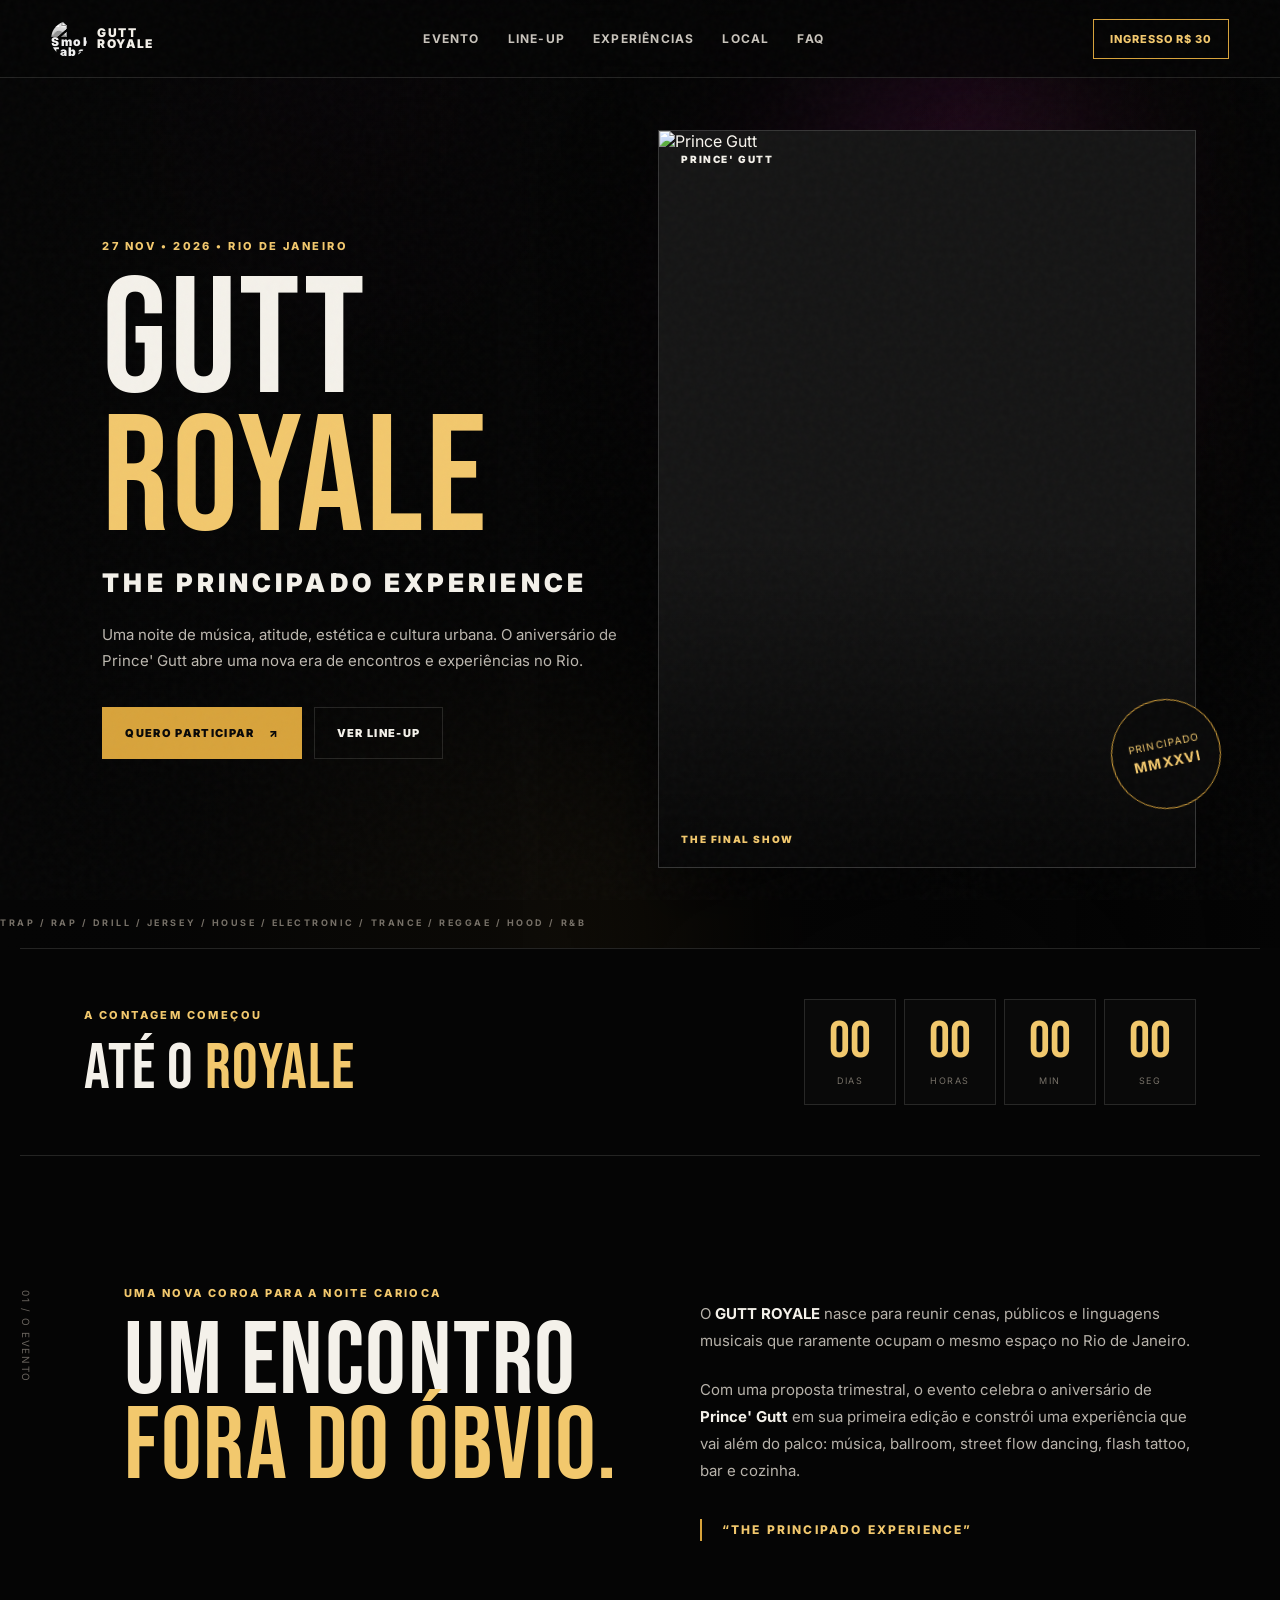
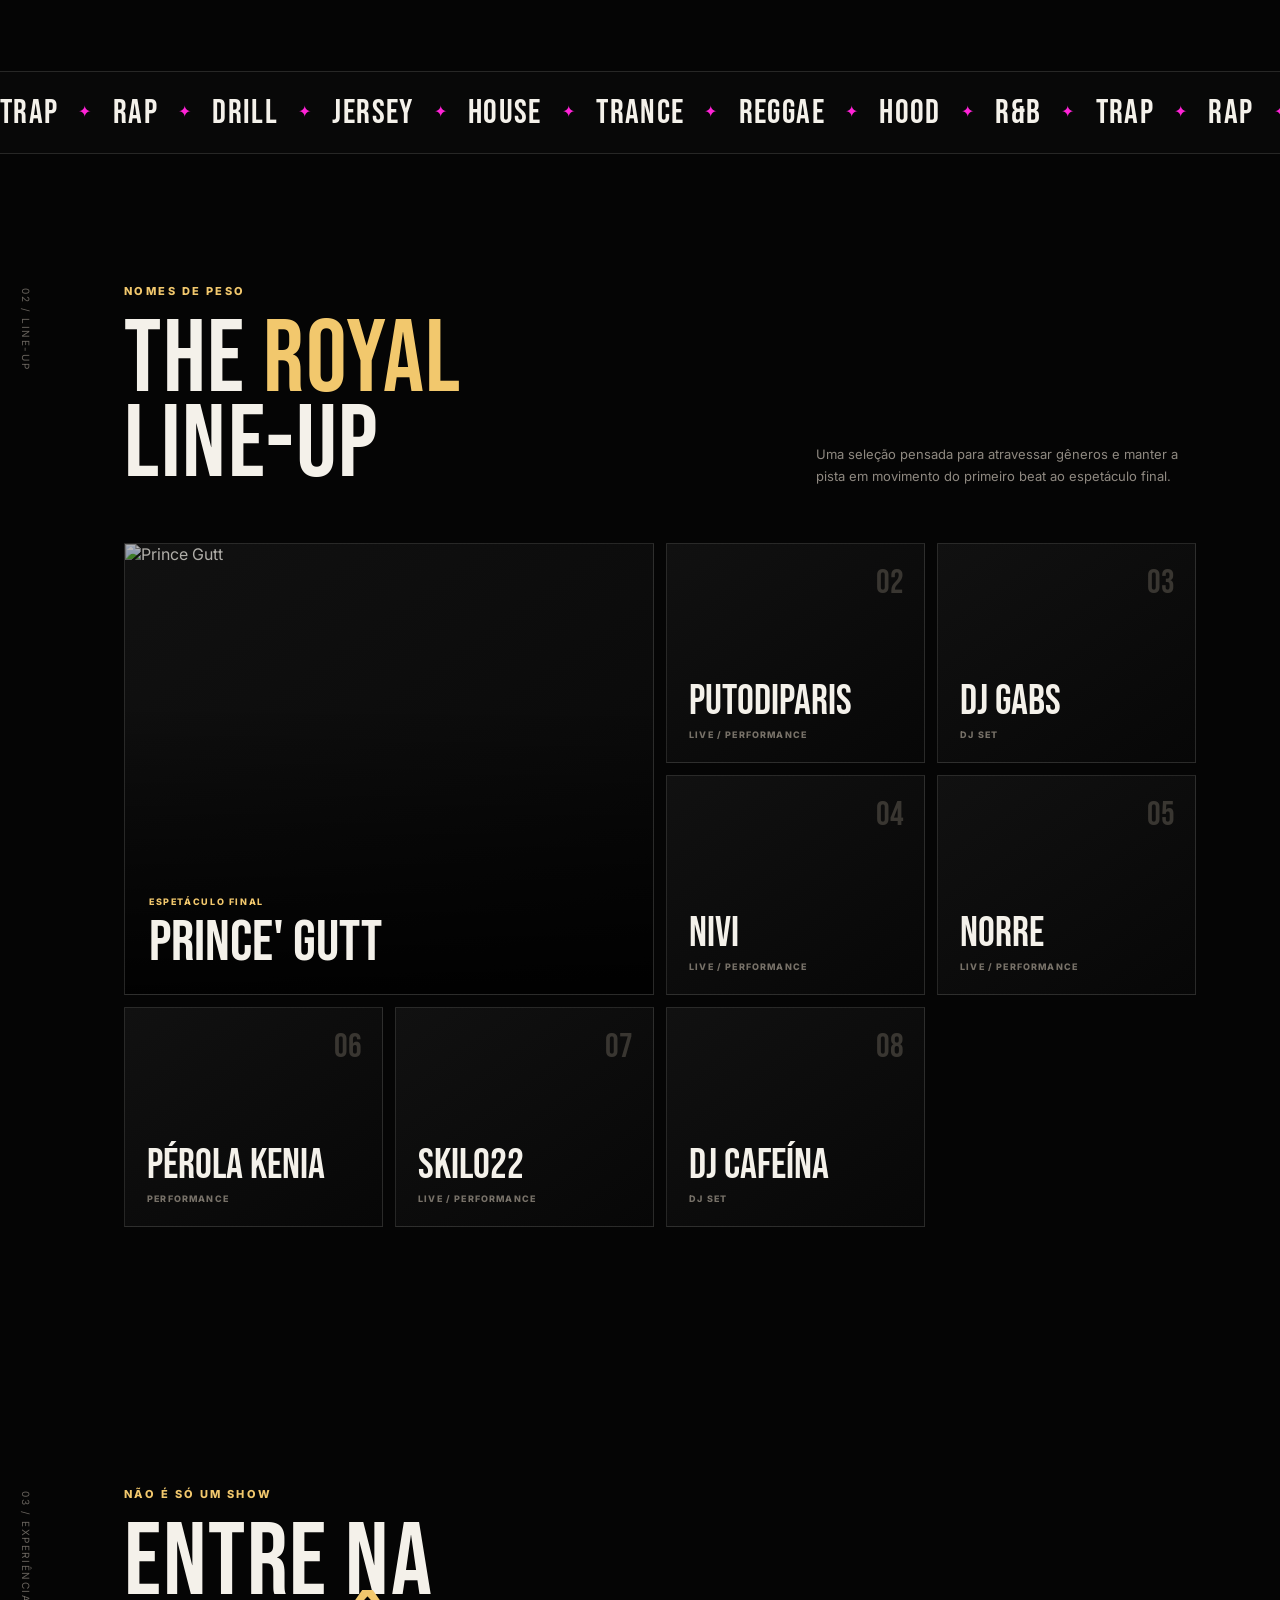
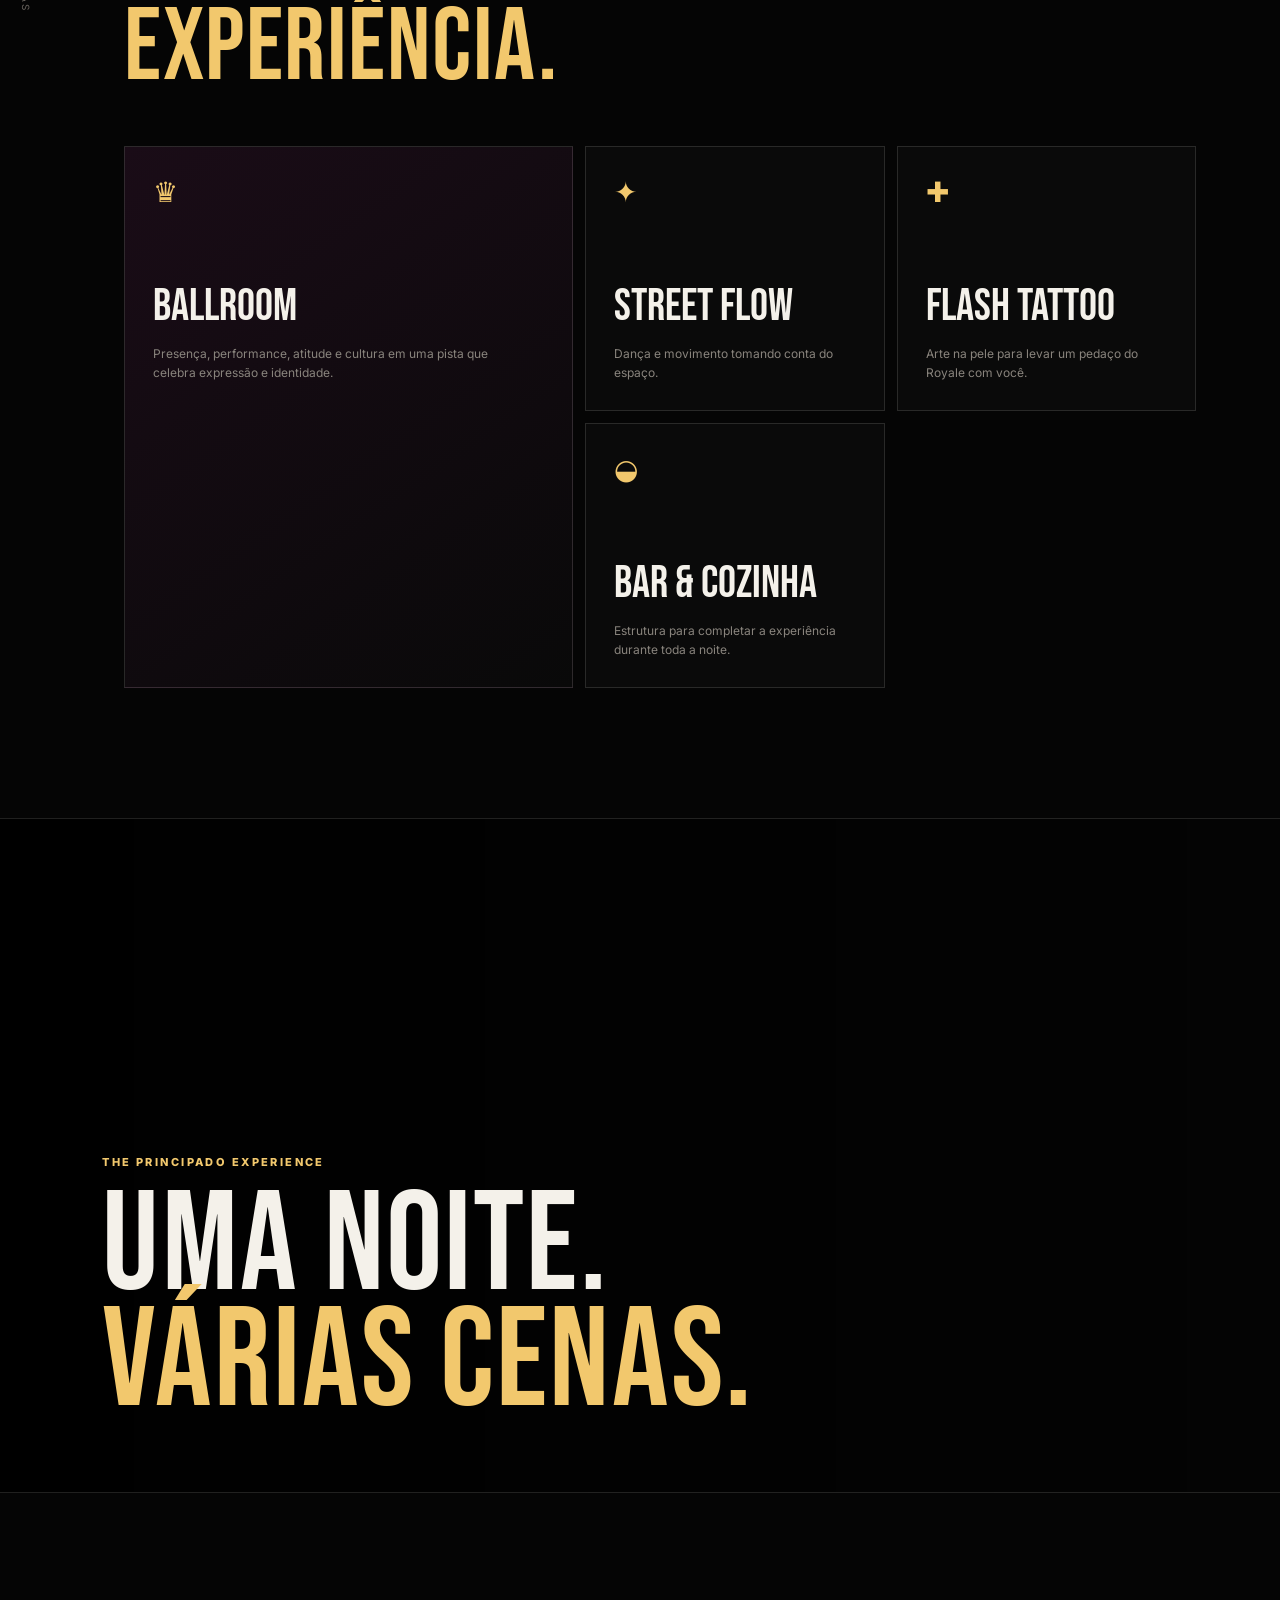
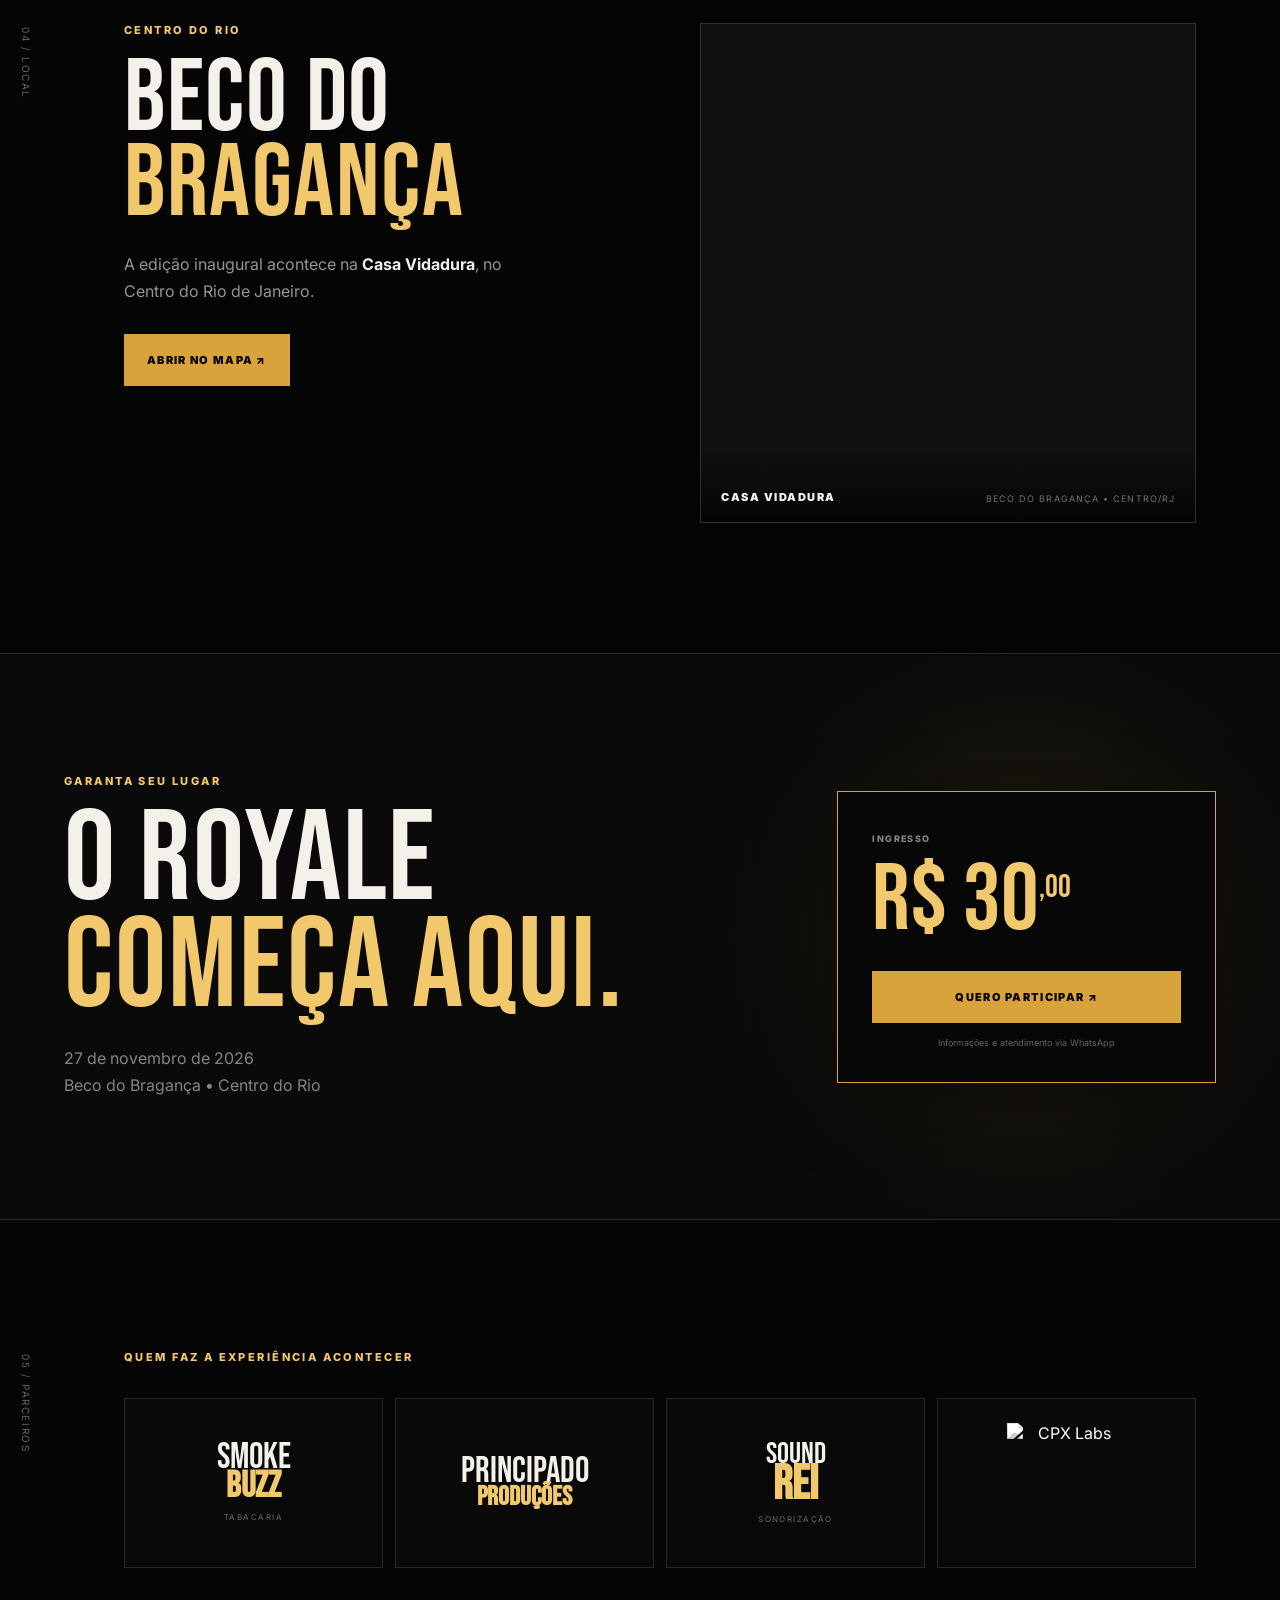
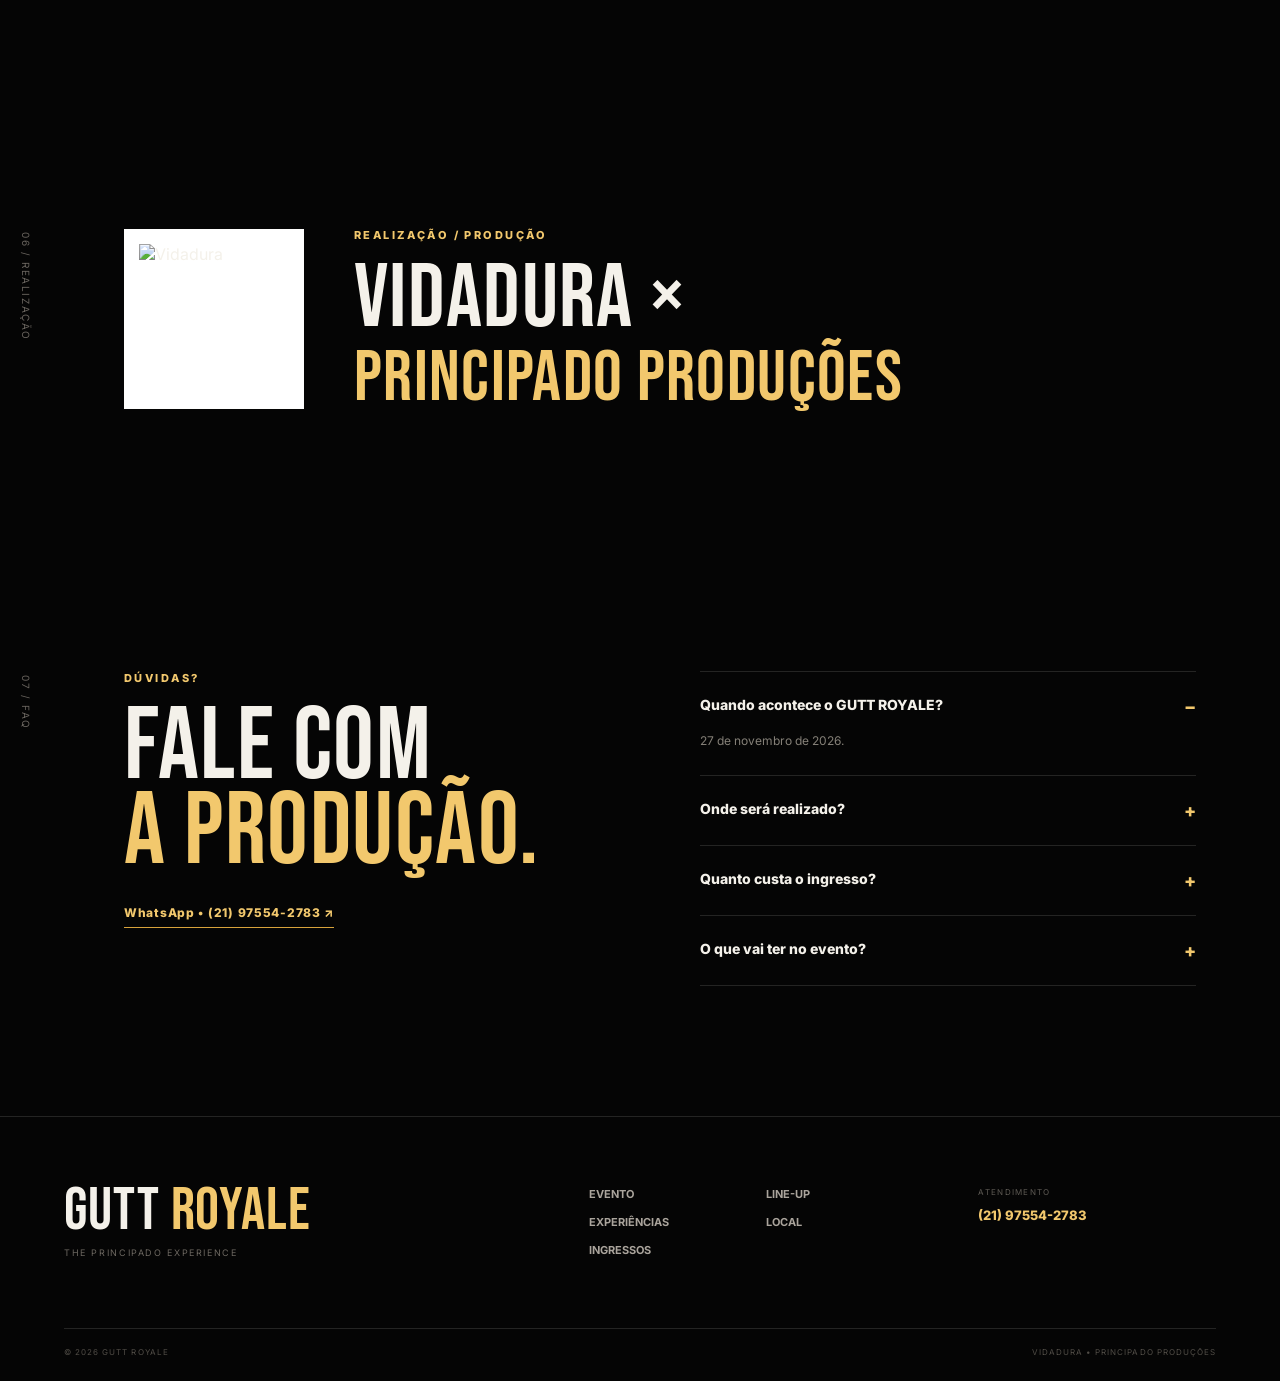
==== index.html @ 7159fa4a "Add files via upload" ====
<!DOCTYPE html>
<html lang="pt-BR">
<head>
  <meta charset="UTF-8">
  <meta name="viewport" content="width=device-width, initial-scale=1.0">
  <meta name="theme-color" content="#050505">
  <meta name="description" content="GUTT ROYALE — THE PRINCIPADO EXPERIENCE. 27 de novembro de 2026, no Beco do Bragança, Centro do Rio. Música, ballroom, street flow dancing, flash tattoo e muito mais.">
  <meta name="keywords" content="Gutt Royale, Prince Gutt, evento Rio de Janeiro, trap, rap, drill, jersey, house, eletrônica, ballroom, flash tattoo">
  <meta property="og:title" content="GUTT ROYALE — THE PRINCIPADO EXPERIENCE">
  <meta property="og:description" content="27.11.2026 • Beco do Bragança • Centro do Rio">
  <meta property="og:type" content="website">
  <title>GUTT ROYALE | THE PRINCIPADO EXPERIENCE</title>
  <link rel="preconnect" href="https://fonts.googleapis.com">
  <link rel="preconnect" href="https://fonts.gstatic.com" crossorigin>
  <link href="https://fonts.googleapis.com/css2?family=Bebas+Neue&family=Inter:wght@400;500;600;700;800;900&display=swap" rel="stylesheet">
  <link rel="stylesheet" href="style.css">
</head>
<body>

  <div class="noise"></div>

  <header class="site-header">
    <a class="brand" href="#top" aria-label="Gutt Royale">
      <img src="assets/gutt-royale-logo.png" alt="SmokeBuzz Tabacaria">
      <span>GUTT<br>ROYALE</span>
    </a>
    <nav class="nav" aria-label="Navegação principal">
      <a href="#evento">Evento</a>
      <a href="#lineup">Line-up</a>
      <a href="#experiencias">Experiências</a>
      <a href="#local">Local</a>
      <a href="#faq">FAQ</a>
    </nav>
    <a class="nav-cta" href="#ingressos">INGRESSO R$ 30</a>
  </header>

  <main id="top">

    <section class="hero">
      <div class="hero-glow glow-one"></div>
      <div class="hero-glow glow-two"></div>
      <div class="hero-copy reveal">
        <p class="eyebrow">27 NOV • 2026 • RIO DE JANEIRO</p>
        <h1>GUTT<br><span>ROYALE</span></h1>
        <p class="hero-sub">THE PRINCIPADO EXPERIENCE</p>
        <p class="hero-text">Uma noite de música, atitude, estética e cultura urbana. O aniversário de Prince' Gutt abre uma nova era de encontros e experiências no Rio.</p>
        <div class="hero-actions">
          <a class="btn btn-primary" href="#ingressos">QUERO PARTICIPAR <span>↗</span></a>
          <a class="btn btn-ghost" href="#lineup">VER LINE-UP</a>
        </div>
      </div>

      <div class="hero-visual reveal">
        <div class="hero-frame">
          <img src="assets/prince-gutt.png" alt="Prince Gutt">
          <div class="hero-tag tag-top">PRINCE' GUTT</div>
          <div class="hero-tag tag-bottom">THE FINAL SHOW</div>
        </div>
        <div class="seal">PRINCIPADO<br><b>MMXXVI</b></div>
      </div>

      <div class="hero-bottom">
        <span>TRAP / RAP / DRILL / JERSEY / HOUSE / ELECTRONIC / TRANCE / REGGAE / HOOD / R&B</span>
      </div>
    </section>

    <section class="countdown-wrap">
      <div>
        <p class="eyebrow">A CONTAGEM COMEÇOU</p>
        <h2>ATÉ O <span>ROYALE</span></h2>
      </div>
      <div class="countdown" aria-label="Contagem regressiva">
        <div><strong id="days">00</strong><small>DIAS</small></div>
        <div><strong id="hours">00</strong><small>HORAS</small></div>
        <div><strong id="minutes">00</strong><small>MIN</small></div>
        <div><strong id="seconds">00</strong><small>SEG</small></div>
      </div>
    </section>

    <section id="evento" class="section about">
      <div class="section-label">01 / O EVENTO</div>
      <div class="section-content split">
        <div>
          <p class="eyebrow">UMA NOVA COROA PARA A NOITE CARIOCA</p>
          <h2>UM ENCONTRO<br><span>FORA DO ÓBVIO.</span></h2>
        </div>
        <div class="about-text">
          <p>O <b>GUTT ROYALE</b> nasce para reunir cenas, públicos e linguagens musicais que raramente ocupam o mesmo espaço no Rio de Janeiro.</p>
          <p>Com uma proposta trimestral, o evento celebra o aniversário de <b>Prince' Gutt</b> em sua primeira edição e constrói uma experiência que vai além do palco: música, ballroom, street flow dancing, flash tattoo, bar e cozinha.</p>
          <div class="quote">“THE PRINCIPADO EXPERIENCE”</div>
        </div>
      </div>
    </section>

    <section class="marquee" aria-label="Gêneros musicais">
      <div class="marquee-track">
        <span>TRAP</span><i>✦</i><span>RAP</span><i>✦</i><span>DRILL</span><i>✦</i><span>JERSEY</span><i>✦</i><span>HOUSE</span><i>✦</i><span>TRANCE</span><i>✦</i><span>REGGAE</span><i>✦</i><span>HOOD</span><i>✦</i><span>R&B</span><i>✦</i>
        <span>TRAP</span><i>✦</i><span>RAP</span><i>✦</i><span>DRILL</span><i>✦</i><span>JERSEY</span><i>✦</i><span>HOUSE</span><i>✦</i><span>TRANCE</span><i>✦</i><span>REGGAE</span><i>✦</i><span>HOOD</span><i>✦</i><span>R&B</span><i>✦</i>
      </div>
    </section>

    <section id="lineup" class="section lineup">
      <div class="section-label">02 / LINE-UP</div>
      <div class="section-content">
        <div class="section-heading">
          <div>
            <p class="eyebrow">NOMES DE PESO</p>
            <h2>THE <span>ROYAL</span><br>LINE-UP</h2>
          </div>
          <p>Uma seleção pensada para atravessar gêneros e manter a pista em movimento do primeiro beat ao espetáculo final.</p>
        </div>

        <div class="lineup-grid">
          <article class="artist featured">
            <img src="assets/prince-gutt.png" alt="Prince Gutt">
            <div class="artist-overlay">
              <small>ESPETÁCULO FINAL</small>
              <h3>PRINCE' GUTT</h3>
            </div>
          </article>

          <article class="artist"><div class="artist-number">02</div><h3>PUTODIPARIS</h3><span>LIVE / PERFORMANCE</span></article>
          <article class="artist"><div class="artist-number">03</div><h3>DJ GABS</h3><span>DJ SET</span></article>
          <article class="artist"><div class="artist-number">04</div><h3>NIVI</h3><span>LIVE / PERFORMANCE</span></article>
          <article class="artist"><div class="artist-number">05</div><h3>NORRE</h3><span>LIVE / PERFORMANCE</span></article>
          <article class="artist"><div class="artist-number">06</div><h3>PÉROLA KENIA</h3><span>PERFORMANCE</span></article>
          <article class="artist"><div class="artist-number">07</div><h3>SKILO22</h3><span>LIVE / PERFORMANCE</span></article>
          <article class="artist"><div class="artist-number">08</div><h3>DJ CAFEÍNA</h3><span>DJ SET</span></article>
        </div>
      </div>
    </section>

    <section id="experiencias" class="section experiences">
      <div class="section-label">03 / EXPERIÊNCIAS</div>
      <div class="section-content">
        <div class="section-heading">
          <div>
            <p class="eyebrow">NÃO É SÓ UM SHOW</p>
            <h2>ENTRE NA<br><span>EXPERIÊNCIA.</span></h2>
          </div>
        </div>

        <div class="experience-grid">
          <article class="experience-card large">
            <div class="card-icon">♛</div>
            <h3>BALLROOM</h3>
            <p>Presença, performance, atitude e cultura em uma pista que celebra expressão e identidade.</p>
          </article>
          <article class="experience-card">
            <div class="card-icon">✦</div>
            <h3>STREET FLOW</h3>
            <p>Dança e movimento tomando conta do espaço.</p>
          </article>
          <article class="experience-card">
            <div class="card-icon">✚</div>
            <h3>FLASH TATTOO</h3>
            <p>Arte na pele para levar um pedaço do Royale com você.</p>
          </article>
          <article class="experience-card">
            <div class="card-icon">◒</div>
            <h3>BAR & COZINHA</h3>
            <p>Estrutura para completar a experiência durante toda a noite.</p>
          </article>
        </div>
      </div>
    </section>

    <section class="visual-break">
      <div class="visual-copy">
        <p class="eyebrow">THE PRINCIPADO EXPERIENCE</p>
        <h2>UMA NOITE.<br><span>VÁRIAS CENAS.</span></h2>
      </div>
    </section>

    <section id="local" class="section location">
      <div class="section-label">04 / LOCAL</div>
      <div class="section-content split">
        <div>
          <p class="eyebrow">CENTRO DO RIO</p>
          <h2>BECO DO<br><span>BRAGANÇA</span></h2>
          <p class="location-copy">A edição inaugural acontece na <b>Casa Vidadura</b>, no Centro do Rio de Janeiro.</p>
          <a class="btn btn-primary" href="https://www.google.com/maps/search/?api=1&query=Casa+Vidadura+Beco+do+Bragan%C3%A7a+Centro+Rio+de+Janeiro" target="_blank" rel="noopener">ABRIR NO MAPA ↗</a>
        </div>
        <div class="map-card">
          <iframe
            title="Mapa da Casa Vidadura"
            src="https://www.google.com/maps?q=Casa+Vidadura,+Beco+do+Bragança,+Centro,+Rio+de+Janeiro&output=embed"
            loading="lazy"
            referrerpolicy="no-referrer-when-downgrade">
          </iframe>
          <div class="map-caption"><span>CASA VIDADURA</span><small>BECO DO BRAGANÇA • CENTRO/RJ</small></div>
        </div>
      </div>
    </section>

    <section id="ingressos" class="ticket-section">
      <div class="ticket-glow"></div>
      <div class="ticket-inner">
        <div>
          <p class="eyebrow">GARANTA SEU LUGAR</p>
          <h2>O ROYALE<br><span>COMEÇA AQUI.</span></h2>
          <p>27 de novembro de 2026<br>Beco do Bragança • Centro do Rio</p>
        </div>
        <div class="ticket-box">
          <small>INGRESSO</small>
          <strong>R$ 30<sup>,00</sup></strong>
          <a class="btn btn-primary" href="https://wa.me/5521975542783?text=Ol%C3%A1!%20Quero%20participar%20do%20GUTT%20ROYALE%20e%20saber%20como%20garantir%20meu%20ingresso." target="_blank" rel="noopener">QUERO PARTICIPAR ↗</a>
          <span>Informações e atendimento via WhatsApp</span>
        </div>
      </div>
    </section>

    <section class="section partners">
      <div class="section-label">05 / PARCEIROS</div>
      <div class="section-content">
        <p class="eyebrow">QUEM FAZ A EXPERIÊNCIA ACONTECER</p>
        <div class="partner-grid">
          <div class="partner partner-smoke"><span>SMOKE</span><b>BUZZ</b><small>TABACARIA</small></div>
          <div class="partner partner-principado"><span>PRINCIPADO</span><b>PRODUÇÕES</b></div>
          <div class="partner partner-sound"><span>SOUND</span><b>REI</b><small>SONORIZAÇÃO</small></div>
          <div class="partner partner-cpx"><img src="assets/cpx-labs.png" alt="CPX Labs"></div>
        </div>
      </div>
    </section>

    <section class="section production">
      <div class="section-label">06 / REALIZAÇÃO</div>
      <div class="section-content production-row">
        <div class="production-logo">
          <img src="assets/vida-dura.png" alt="Vidadura">
        </div>
        <div>
          <p class="eyebrow">REALIZAÇÃO / PRODUÇÃO</p>
          <h2>VIDADURA ×<br><span>PRINCIPADO PRODUÇÕES</span></h2>
        </div>
      </div>
    </section>

    <section id="faq" class="section faq">
      <div class="section-label">07 / FAQ</div>
      <div class="section-content split">
        <div>
          <p class="eyebrow">DÚVIDAS?</p>
          <h2>FALE COM<br><span>A PRODUÇÃO.</span></h2>
          <a class="whatsapp-link" href="https://wa.me/5521975542783" target="_blank" rel="noopener">WhatsApp • (21) 97554-2783 ↗</a>
        </div>
        <div class="faq-list">
          <details open>
            <summary>Quando acontece o GUTT ROYALE?</summary>
            <p>27 de novembro de 2026.</p>
          </details>
          <details>
            <summary>Onde será realizado?</summary>
            <p>Casa Vidadura, Beco do Bragança, Centro do Rio de Janeiro.</p>
          </details>
          <details>
            <summary>Quanto custa o ingresso?</summary>
            <p>R$ 30,00. Para informações sobre compra e disponibilidade, fale com a produção pelo WhatsApp.</p>
          </details>
          <details>
            <summary>O que vai ter no evento?</summary>
            <p>Line-up musical, espetáculo final de Prince' Gutt, ballroom, street flow dancing, flash tattoo, bar e cozinha.</p>
          </details>
        </div>
      </div>
    </section>

  </main>

  <footer class="footer">
    <div class="footer-main">
      <div>
        <h2>GUTT <span>ROYALE</span></h2>
        <p>THE PRINCIPADO EXPERIENCE</p>
      </div>
      <div class="footer-links">
        <a href="#evento">Evento</a>
        <a href="#lineup">Line-up</a>
        <a href="#experiencias">Experiências</a>
        <a href="#local">Local</a>
        <a href="#ingressos">Ingressos</a>
      </div>
      <div class="footer-contact">
        <small>ATENDIMENTO</small>
        <a href="https://wa.me/5521975542783" target="_blank" rel="noopener">(21) 97554-2783</a>
      </div>
    </div>
    <div class="footer-bottom">
      <span>© 2026 GUTT ROYALE</span>
      <span>VIDADURA • PRINCIPADO PRODUÇÕES</span>
    </div>
  </footer>

  <script src="script.js"></script>
</body>
</html>
---- style.css ----
:root {
  --black: #050505;
  --black-2: #0b0b0b;
  --white: #f4f1ea;
  --muted: #aaa49c;
  --gold: #d8a33b;
  --gold-light: #f2c86d;
  --pink: #ff23d7;
  --red: #9f160d;
  --line: rgba(244,241,234,.13);
  --max: 1240px;
}

* { box-sizing: border-box; margin: 0; padding: 0; }
html { scroll-behavior: smooth; }
body {
  background: var(--black);
  color: var(--white);
  font-family: "Inter", sans-serif;
  overflow-x: hidden;
}
body:before {
  content:"";
  position:fixed;
  inset:0;
  pointer-events:none;
  z-index:100;
  opacity:.035;
  background-image:url("data:image/svg+xml,%3Csvg viewBox='0 0 160 160' xmlns='http://www.w3.org/2000/svg'%3E%3Cfilter id='n'%3E%3CfeTurbulence type='fractalNoise' baseFrequency='.9' numOctaves='4' stitchTiles='stitch'/%3E%3C/filter%3E%3Crect width='100%25' height='100%25' filter='url(%23n)' opacity='.8'/%3E%3C/svg%3E");
}
a { color: inherit; text-decoration: none; }
img { display:block; max-width:100%; }
.noise { position:fixed; inset:0; pointer-events:none; background:radial-gradient(circle at 20% 10%, rgba(255,35,215,.08), transparent 25%), radial-gradient(circle at 90% 35%, rgba(216,163,59,.07), transparent 25%); z-index:-1; }

.site-header {
  position:fixed; z-index:90; top:0; left:0; right:0;
  height:78px; display:flex; align-items:center; justify-content:space-between;
  padding:0 4vw; background:rgba(5,5,5,.72); backdrop-filter:blur(16px);
  border-bottom:1px solid var(--line);
}
.brand { display:flex; align-items:center; gap:10px; font-weight:900; font-size:12px; letter-spacing:.12em; line-height:.9; }
.brand img { width:36px; height:36px; object-fit:cover; border-radius:50%; filter:grayscale(1); }
.nav { display:flex; gap:28px; color:#c9c4bc; font-size:12px; font-weight:700; text-transform:uppercase; letter-spacing:.1em; }
.nav a:hover { color:var(--gold-light); }
.nav-cta { border:1px solid var(--gold); color:var(--gold-light); padding:12px 16px; font-size:11px; font-weight:800; letter-spacing:.08em; }
.nav-cta:hover { background:var(--gold); color:#050505; }

.hero {
  min-height:100vh; position:relative; overflow:hidden; display:grid; grid-template-columns:1.02fr .98fr;
  align-items:center; padding:130px 6vw 80px; max-width:1600px; margin:auto;
}
.hero:after { content:""; position:absolute; inset:0; background:linear-gradient(90deg, #050505 0%, rgba(5,5,5,.82) 38%, rgba(5,5,5,.12) 75%, #050505 100%); pointer-events:none; }
.hero-copy, .hero-visual { position:relative; z-index:2; }
.hero-copy { padding-left:2vw; max-width:720px; }
.eyebrow { color:var(--gold-light); font-size:11px; letter-spacing:.22em; font-weight:800; text-transform:uppercase; margin-bottom:20px; }
.hero h1, h2 { font-family:"Bebas Neue", sans-serif; font-weight:400; letter-spacing:.015em; line-height:.83; }
.hero h1 { font-size:clamp(88px, 13vw, 190px); }
.hero h1 span, h2 span { color:var(--gold-light); }
.hero-sub { font-size:clamp(18px,2vw,28px); font-weight:900; letter-spacing:.16em; margin-top:18px; }
.hero-text { color:#bdb8b0; max-width:540px; line-height:1.7; margin-top:24px; font-size:15px; }
.hero-actions { display:flex; gap:12px; margin-top:34px; flex-wrap:wrap; }
.btn { display:inline-flex; align-items:center; justify-content:center; gap:14px; min-height:52px; padding:0 22px; font-size:11px; font-weight:900; letter-spacing:.12em; border:1px solid var(--line); transition:.25s ease; }
.btn-primary { background:var(--gold); color:#080808; border-color:var(--gold); }
.btn-primary:hover { background:var(--gold-light); transform:translateY(-2px); }
.btn-ghost:hover { border-color:var(--white); }

.hero-visual { height:min(82vh,780px); display:flex; align-items:center; justify-content:center; }
.hero-frame { position:relative; width:min(42vw,570px); height:100%; overflow:hidden; background:#151515; border:1px solid rgba(255,255,255,.14); box-shadow:0 30px 80px rgba(0,0,0,.5); }
.hero-frame:after { content:""; position:absolute; inset:0; background:linear-gradient(180deg,transparent 55%,rgba(0,0,0,.7)); }
.hero-frame img { width:100%; height:100%; object-fit:cover; object-position:center; filter:saturate(.9) contrast(1.05); }
.hero-tag { position:absolute; z-index:3; font-size:10px; font-weight:900; letter-spacing:.16em; }
.tag-top { top:22px; left:22px; }
.tag-bottom { bottom:22px; left:22px; color:var(--gold-light); }
.seal { position:absolute; z-index:4; right:-18px; bottom:8%; width:110px; height:110px; border:1px solid var(--gold); border-radius:50%; display:grid; place-content:center; text-align:center; font-size:10px; line-height:1.1; letter-spacing:.13em; background:#090909; color:var(--gold-light); transform:rotate(-12deg); }
.seal b { margin-top:5px; font-size:14px; }
.hero-glow { position:absolute; width:480px; height:480px; border-radius:50%; filter:blur(80px); opacity:.16; }
.glow-one { background:var(--pink); right:5%; top:8%; }
.glow-two { background:var(--gold); left:15%; bottom:-25%; }
.hero-bottom { position:absolute; z-index:5; left:0; right:0; bottom:20px; overflow:hidden; white-space:nowrap; color:#777168; font-size:9px; letter-spacing:.28em; font-weight:700; }

.countdown-wrap { max-width:var(--max); margin:auto; padding:50px 5vw; border-top:1px solid var(--line); border-bottom:1px solid var(--line); display:flex; justify-content:space-between; align-items:center; gap:30px; }
.countdown-wrap h2 { font-size:64px; }
.countdown { display:flex; gap:8px; }
.countdown > div { min-width:92px; padding:16px 12px; border:1px solid var(--line); text-align:center; background:#090909; }
.countdown strong { display:block; font-family:"Bebas Neue"; font-size:52px; font-weight:400; line-height:1; color:var(--gold-light); }
.countdown small { color:#777168; font-size:9px; letter-spacing:.16em; }

.section { max-width:var(--max); margin:auto; padding:130px 5vw; position:relative; }
.section-label { position:absolute; left:0; top:134px; color:#68635d; font-size:10px; letter-spacing:.16em; writing-mode:vertical-rl; }
.section-content { margin-left:40px; }
.split { display:grid; grid-template-columns:1fr 1fr; gap:80px; align-items:start; }
.section h2 { font-size:clamp(70px,8vw,120px); }
.about-text { color:#b7b2aa; line-height:1.8; font-size:15px; padding-top:14px; }
.about-text p + p { margin-top:22px; }
.about-text b { color:var(--white); }
.quote { margin-top:35px; padding-left:20px; border-left:2px solid var(--gold); color:var(--gold-light); font-size:12px; font-weight:800; letter-spacing:.18em; }

.marquee { overflow:hidden; border-top:1px solid var(--line); border-bottom:1px solid var(--line); padding:20px 0; background:#080808; }
.marquee-track { width:max-content; display:flex; align-items:center; gap:20px; animation:marquee 28s linear infinite; font-family:"Bebas Neue"; font-size:34px; letter-spacing:.04em; }
.marquee i { font-style:normal; color:var(--pink); font-size:16px; }
@keyframes marquee { to { transform:translateX(-50%); } }

.section-heading { display:flex; justify-content:space-between; gap:40px; align-items:end; margin-bottom:55px; }
.section-heading > p { max-width:380px; color:#8f8981; line-height:1.7; font-size:13px; }

.lineup-grid { display:grid; grid-template-columns:repeat(4,1fr); gap:12px; }
.artist { min-height:220px; background:linear-gradient(145deg,#111,#070707); border:1px solid var(--line); padding:22px; position:relative; overflow:hidden; display:flex; flex-direction:column; justify-content:flex-end; transition:.3s ease; }
.artist:hover { transform:translateY(-5px); border-color:rgba(216,163,59,.6); }
.artist h3 { font-family:"Bebas Neue"; font-size:42px; font-weight:400; line-height:.9; position:relative; z-index:2; }
.artist span { color:#777168; font-size:9px; letter-spacing:.13em; font-weight:800; margin-top:8px; position:relative; z-index:2; }
.artist-number { position:absolute; top:18px; right:20px; color:#393631; font-family:"Bebas Neue"; font-size:34px; }
.artist.featured { grid-column:span 2; grid-row:span 2; min-height:452px; padding:0; }
.artist.featured img { position:absolute; inset:0; width:100%; height:100%; object-fit:cover; object-position:center; filter:brightness(.72); }
.artist.featured:after { content:""; position:absolute; inset:0; background:linear-gradient(180deg,transparent 35%,rgba(0,0,0,.9)); }
.artist-overlay { position:absolute; z-index:2; left:24px; right:24px; bottom:24px; }
.artist-overlay small { color:var(--gold-light); font-size:9px; font-weight:800; letter-spacing:.18em; }
.artist-overlay h3 { font-size:58px; margin-top:8px; }

.experience-grid { display:grid; grid-template-columns:1.5fr 1fr 1fr; gap:12px; }
.experience-card { min-height:230px; border:1px solid var(--line); padding:28px; background:#0a0a0a; }
.experience-card.large { grid-row:span 2; min-height:472px; background:linear-gradient(145deg,#1a0c17,#090909); }
.card-icon { font-size:28px; color:var(--gold-light); margin-bottom:70px; }
.experience-card h3 { font-family:"Bebas Neue"; font-size:45px; font-weight:400; }
.experience-card p { color:#89847d; line-height:1.6; font-size:12px; margin-top:10px; max-width:360px; }

.visual-break { min-height:75vh; background:linear-gradient(90deg,rgba(0,0,0,.88),rgba(0,0,0,.15)), url("assets/prince-gutt.png") center 35% / cover no-repeat; display:flex; align-items:flex-end; padding:70px 8vw; border-top:1px solid var(--line); border-bottom:1px solid var(--line); }
.visual-copy h2 { font-size:clamp(80px,11vw,165px); }

.location-copy { color:#9a948d; line-height:1.7; max-width:430px; margin:24px 0 28px; }
.location-copy b { color:var(--white); }
.map-card { height:500px; border:1px solid var(--line); position:relative; overflow:hidden; background:#111; }
.map-card iframe { width:100%; height:100%; border:0; filter:grayscale(1) contrast(1.05) invert(.92); opacity:.78; }
.map-caption { position:absolute; bottom:0; left:0; right:0; background:linear-gradient(transparent,#050505); padding:45px 20px 18px; display:flex; justify-content:space-between; align-items:end; gap:10px; }
.map-caption span { font-size:11px; font-weight:900; letter-spacing:.14em; }
.map-caption small { color:#777168; font-size:9px; letter-spacing:.12em; }

.ticket-section { position:relative; overflow:hidden; padding:120px 5vw; border-top:1px solid var(--line); border-bottom:1px solid var(--line); background:radial-gradient(circle at 80% 50%,rgba(216,163,59,.12),transparent 28%),#0a0a0a; }
.ticket-inner { max-width:var(--max); margin:auto; display:grid; grid-template-columns:1.3fr .7fr; align-items:center; gap:70px; position:relative; z-index:2; }
.ticket-section h2 { font-size:clamp(90px,10vw,155px); }
.ticket-section p:not(.eyebrow) { color:#89847d; line-height:1.7; margin-top:24px; }
.ticket-box { border:1px solid var(--gold); padding:34px; background:#070707; box-shadow:0 20px 70px rgba(0,0,0,.35); }
.ticket-box small { color:#8b857d; font-size:9px; font-weight:800; letter-spacing:.16em; }
.ticket-box strong { display:block; font-family:"Bebas Neue"; font-size:94px; font-weight:400; color:var(--gold-light); line-height:.95; margin:10px 0 26px; }
.ticket-box sup { font-size:32px; }
.ticket-box .btn { width:100%; }
.ticket-box span { display:block; text-align:center; color:#69645d; font-size:9px; margin-top:14px; }

.partner-grid { display:grid; grid-template-columns:repeat(4,1fr); gap:12px; margin-top:34px; }
.partner { min-height:170px; border:1px solid var(--line); display:flex; flex-direction:column; justify-content:center; align-items:center; text-align:center; background:#090909; }
.partner span, .partner b { font-family:"Bebas Neue"; font-size:36px; line-height:.8; }
.partner b { color:var(--gold-light); }
.partner small { margin-top:10px; color:#6f6a63; font-size:8px; letter-spacing:.18em; }
.partner-principado b { font-size:27px; }
.partner-sound span { font-size:30px; }
.partner-sound b { font-size:48px; }
.partner-cpx img { width:120px; height:120px; object-fit:contain; filter:grayscale(1) brightness(1.4); }

.production-row { display:flex; align-items:center; gap:50px; }
.production-logo { width:180px; height:180px; border:1px solid var(--line); background:#fff; display:grid; place-items:center; }
.production-logo img { width:150px; height:150px; object-fit:contain; }
.production h2 { font-size:clamp(55px,7vw,100px); }
.production h2 span { font-size:.8em; }

.whatsapp-link { display:inline-block; margin-top:30px; color:var(--gold-light); border-bottom:1px solid var(--gold); padding-bottom:7px; font-size:12px; font-weight:800; letter-spacing:.06em; }
.faq-list { border-top:1px solid var(--line); }
details { border-bottom:1px solid var(--line); padding:24px 0; }
summary { list-style:none; cursor:pointer; font-weight:800; font-size:14px; display:flex; justify-content:space-between; gap:20px; }
summary::-webkit-details-marker { display:none; }
summary:after { content:"+"; color:var(--gold-light); font-size:18px; }
details[open] summary:after { content:"−"; }
details p { color:#858078; line-height:1.7; font-size:12px; padding:14px 30px 0 0; max-width:600px; }

.footer { border-top:1px solid var(--line); padding:70px 5vw 24px; }
.footer-main { max-width:var(--max); margin:auto; display:grid; grid-template-columns:1.4fr 1fr .7fr; gap:50px; }
.footer h2 { font-size:60px; }
.footer h2 span { color:var(--gold-light); }
.footer-main p { color:#6d6861; font-size:9px; letter-spacing:.18em; margin-top:10px; }
.footer-links { display:grid; grid-template-columns:1fr 1fr; gap:14px; align-content:start; font-size:11px; color:#aaa49c; text-transform:uppercase; font-weight:700; }
.footer-links a:hover { color:var(--gold-light); }
.footer-contact { display:flex; flex-direction:column; gap:10px; }
.footer-contact small { color:#5e5a54; font-size:8px; letter-spacing:.16em; }
.footer-contact a { color:var(--gold-light); font-weight:800; font-size:13px; }
.footer-bottom { max-width:var(--max); margin:70px auto 0; padding-top:18px; border-top:1px solid var(--line); display:flex; justify-content:space-between; color:#514d47; font-size:8px; letter-spacing:.13em; }

.reveal { opacity:0; transform:translateY(25px); transition:opacity .8s ease, transform .8s ease; }
.reveal.visible { opacity:1; transform:none; }

@media (max-width: 980px) {
  .nav { display:none; }
  .hero { grid-template-columns:1fr; padding-top:120px; }
  .hero-copy { padding-left:0; }
  .hero-visual { position:absolute; inset:90px 5vw 70px 42%; height:auto; opacity:.42; }
  .hero:after { background:linear-gradient(90deg,#050505 5%,rgba(5,5,5,.75) 55%,#050505 100%); }
  .countdown-wrap, .section-heading { flex-direction:column; align-items:flex-start; }
  .countdown-wrap { display:flex; }
  .split, .ticket-inner { grid-template-columns:1fr; gap:45px; }
  .lineup-grid { grid-template-columns:repeat(2,1fr); }
  .experience-grid { grid-template-columns:1fr 1fr; }
  .experience-card.large { grid-row:auto; min-height:300px; }
  .partner-grid { grid-template-columns:repeat(2,1fr); }
  .footer-main { grid-template-columns:1fr 1fr; }
  .footer-contact { grid-column:span 2; }
}
@media (max-width: 600px) {
  .site-header { height:64px; padding:0 18px; }
  .brand span { display:none; }
  .nav-cta { padding:10px 11px; font-size:9px; }
  .hero { min-height:860px; padding:105px 22px 70px; }
  .hero h1 { font-size:96px; }
  .hero-sub { font-size:15px; }
  .hero-text { font-size:13px; }
  .hero-visual { inset:210px 10px 60px 38%; opacity:.26; }
  .hero-frame { width:100%; }
  .hero-bottom { bottom:12px; }
  .countdown-wrap { padding:38px 22px; }
  .countdown-wrap h2 { font-size:52px; }
  .countdown { width:100%; }
  .countdown > div { min-width:0; flex:1; padding:12px 5px; }
  .countdown strong { font-size:38px; }
  .section { padding:90px 22px; }
  .section-label { display:none; }
  .section-content { margin-left:0; }
  .section h2 { font-size:72px; }
  .split { gap:32px; }
  .lineup-grid { grid-template-columns:1fr 1fr; }
  .artist.featured { grid-column:span 2; min-height:390px; }
  .artist { min-height:180px; padding:16px; }
  .artist h3 { font-size:32px; }
  .artist-overlay h3 { font-size:48px; }
  .experience-grid { grid-template-columns:1fr; }
  .experience-card.large { min-height:300px; }
  .visual-break { min-height:70vh; padding:50px 22px; }
  .visual-copy h2 { font-size:80px; }
  .map-card { height:360px; }
  .ticket-section { padding:85px 22px; }
  .ticket-section h2 { font-size:85px; }
  .ticket-box strong { font-size:82px; }
  .partner-grid { grid-template-columns:1fr 1fr; }
  .partner { min-height:135px; }
  .partner span, .partner b { font-size:27px; }
  .production-row { flex-direction:column; align-items:flex-start; }
  .production-logo { width:150px; height:150px; }
  .footer { padding:55px 22px 22px; }
  .footer-main { grid-template-columns:1fr; gap:35px; }
  .footer-contact { grid-column:auto; }
  .footer-bottom { margin-top:45px; flex-direction:column; gap:10px; }
}
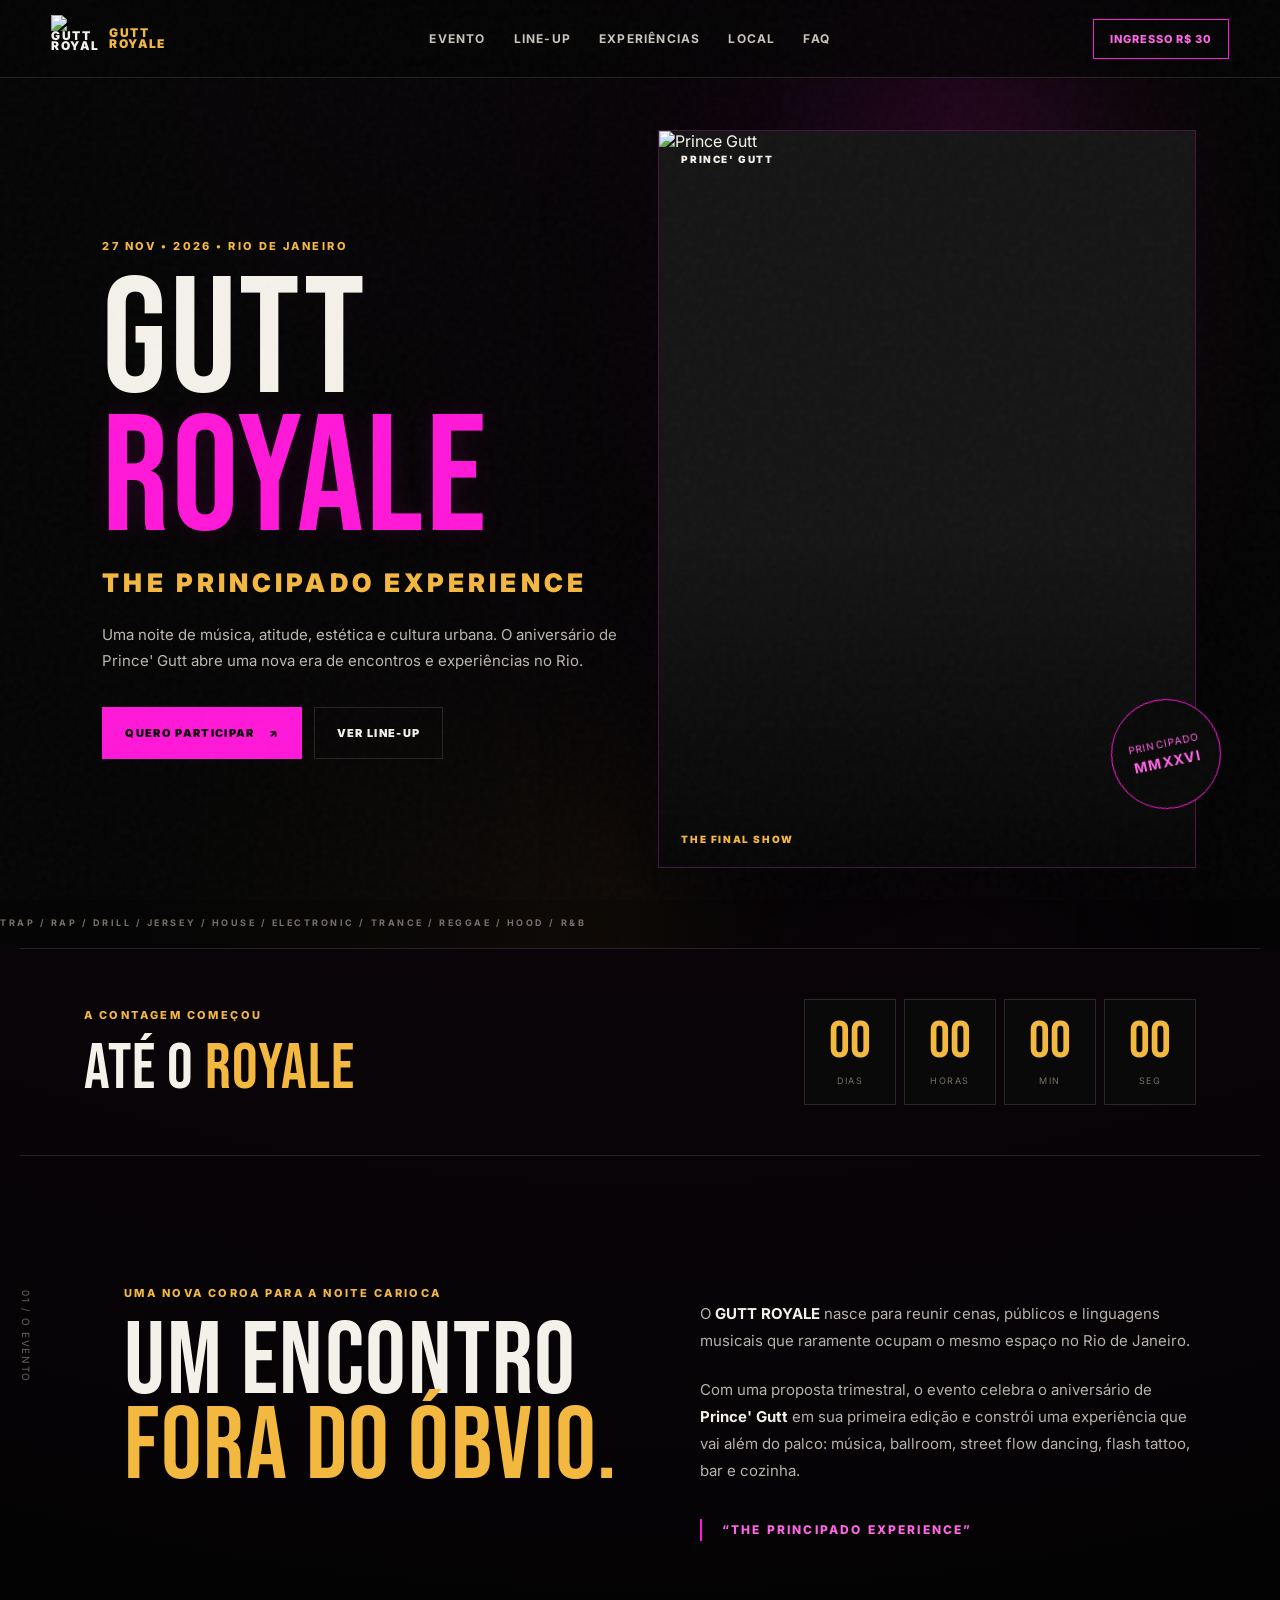
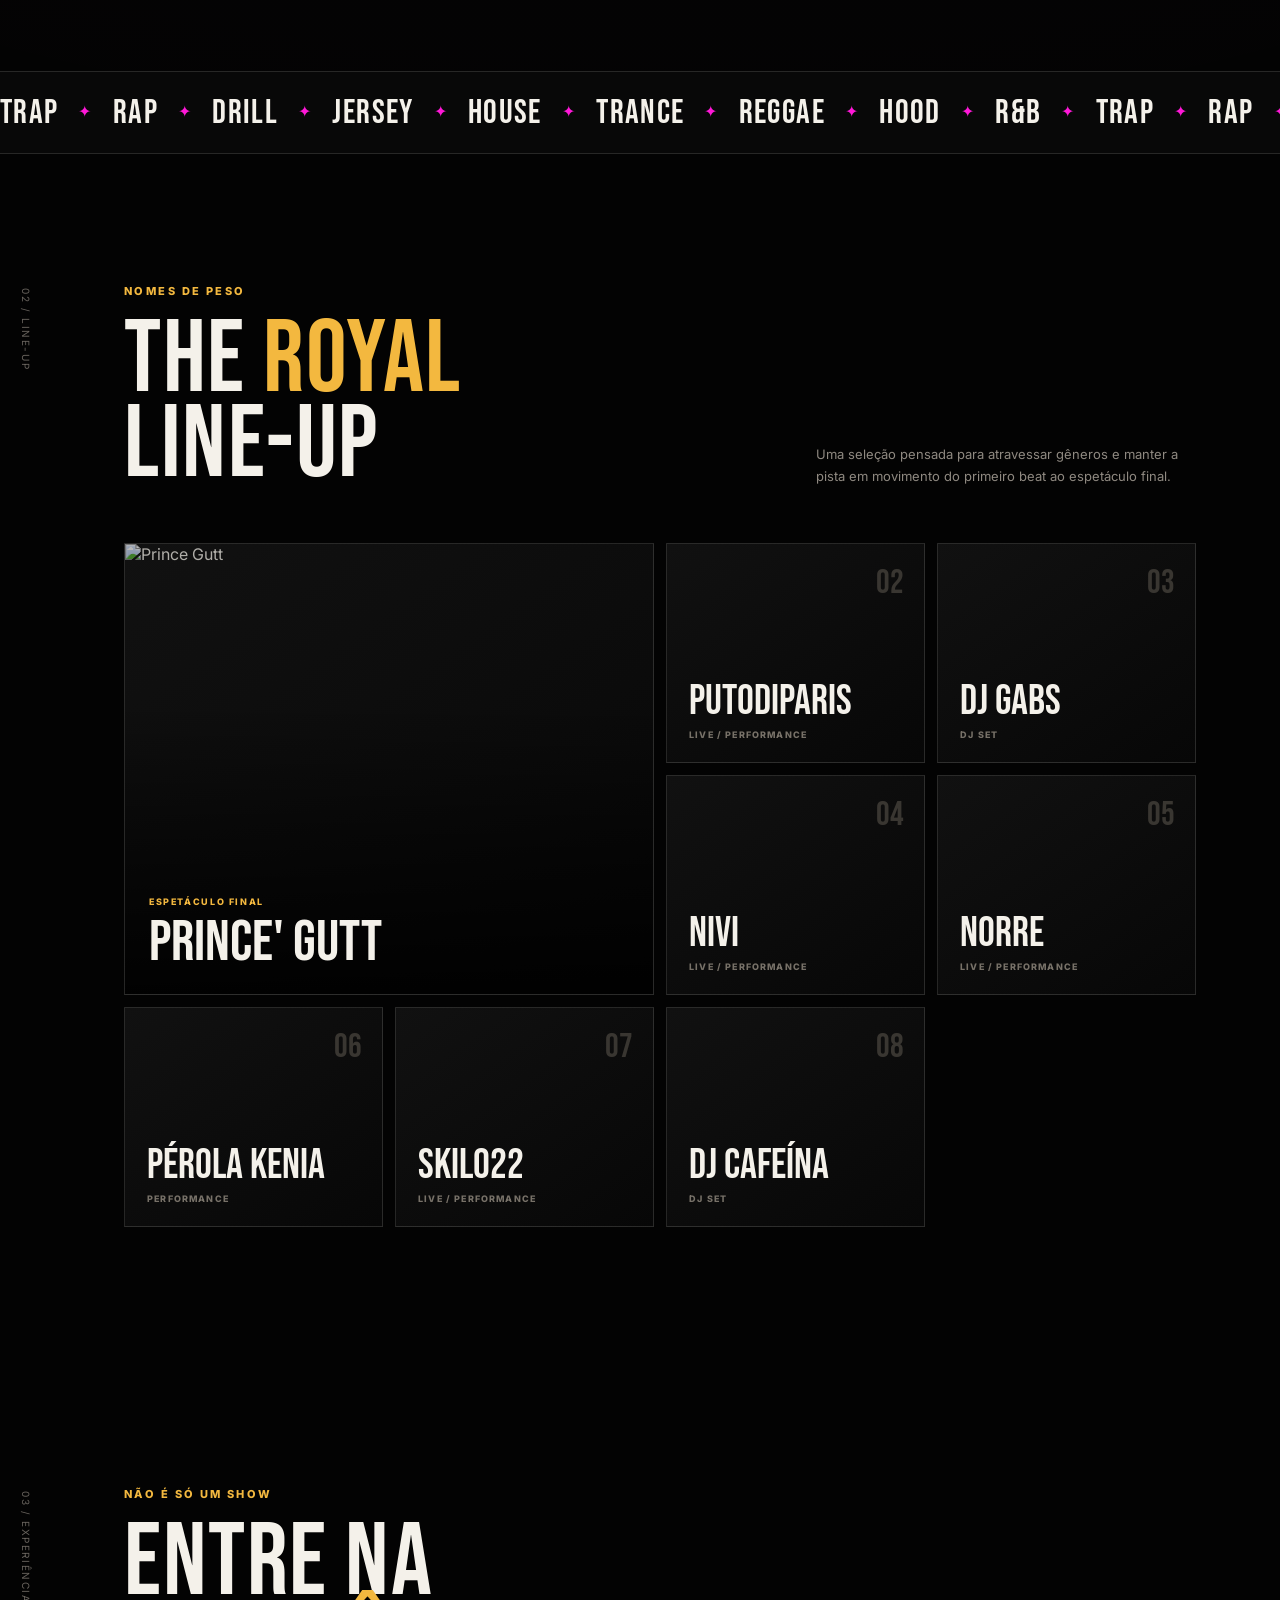
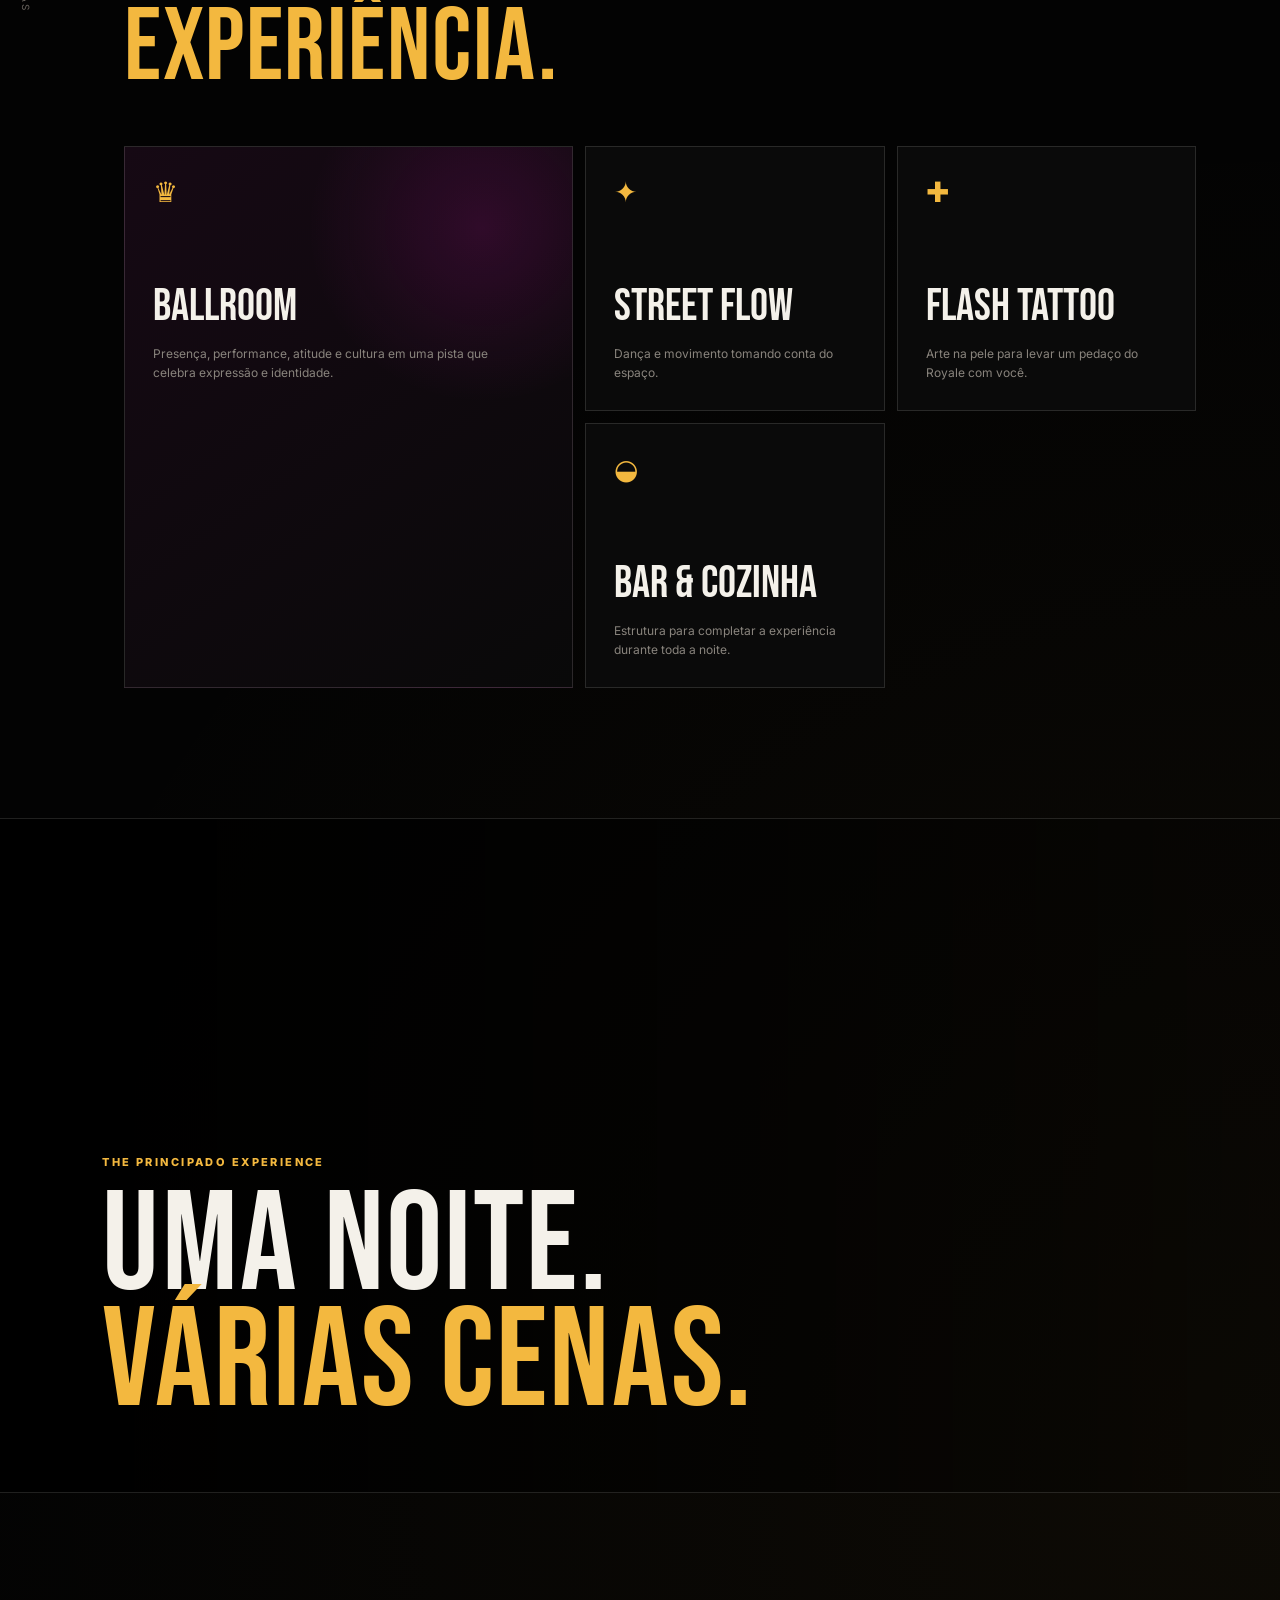
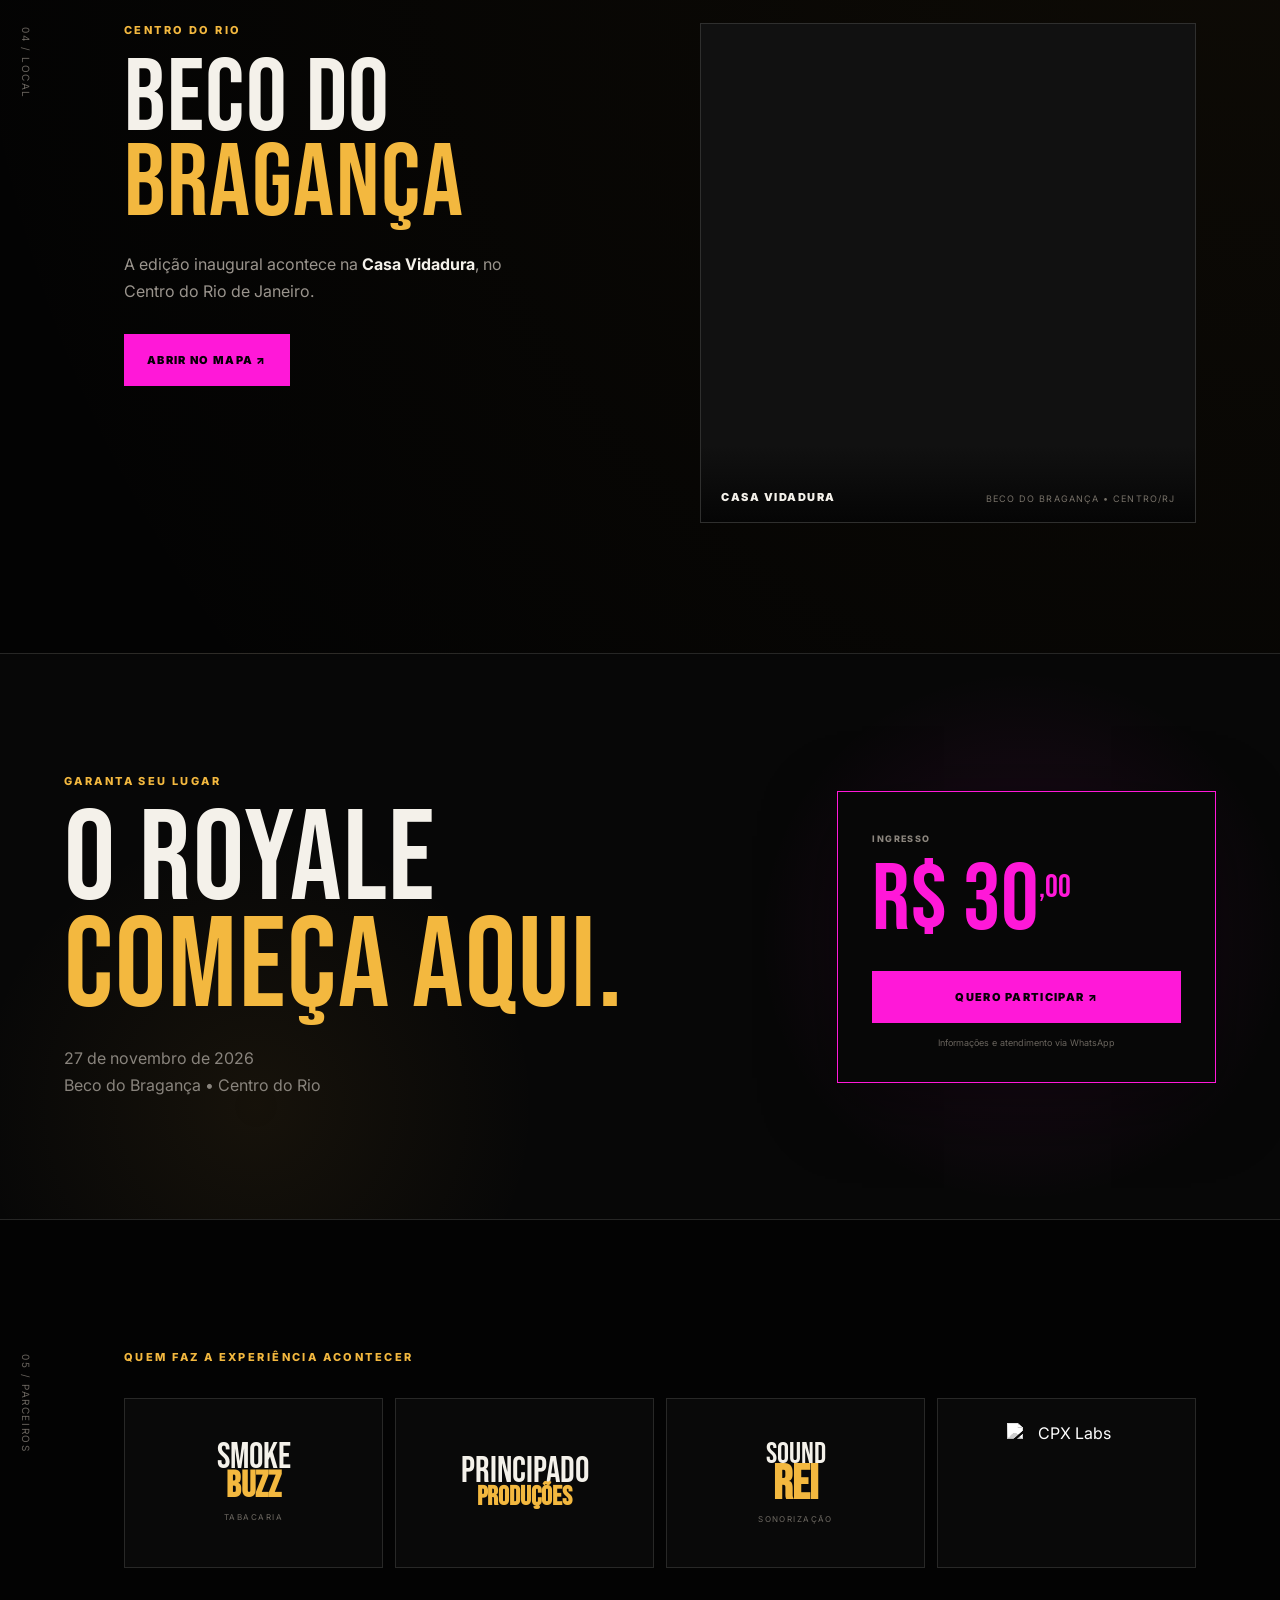
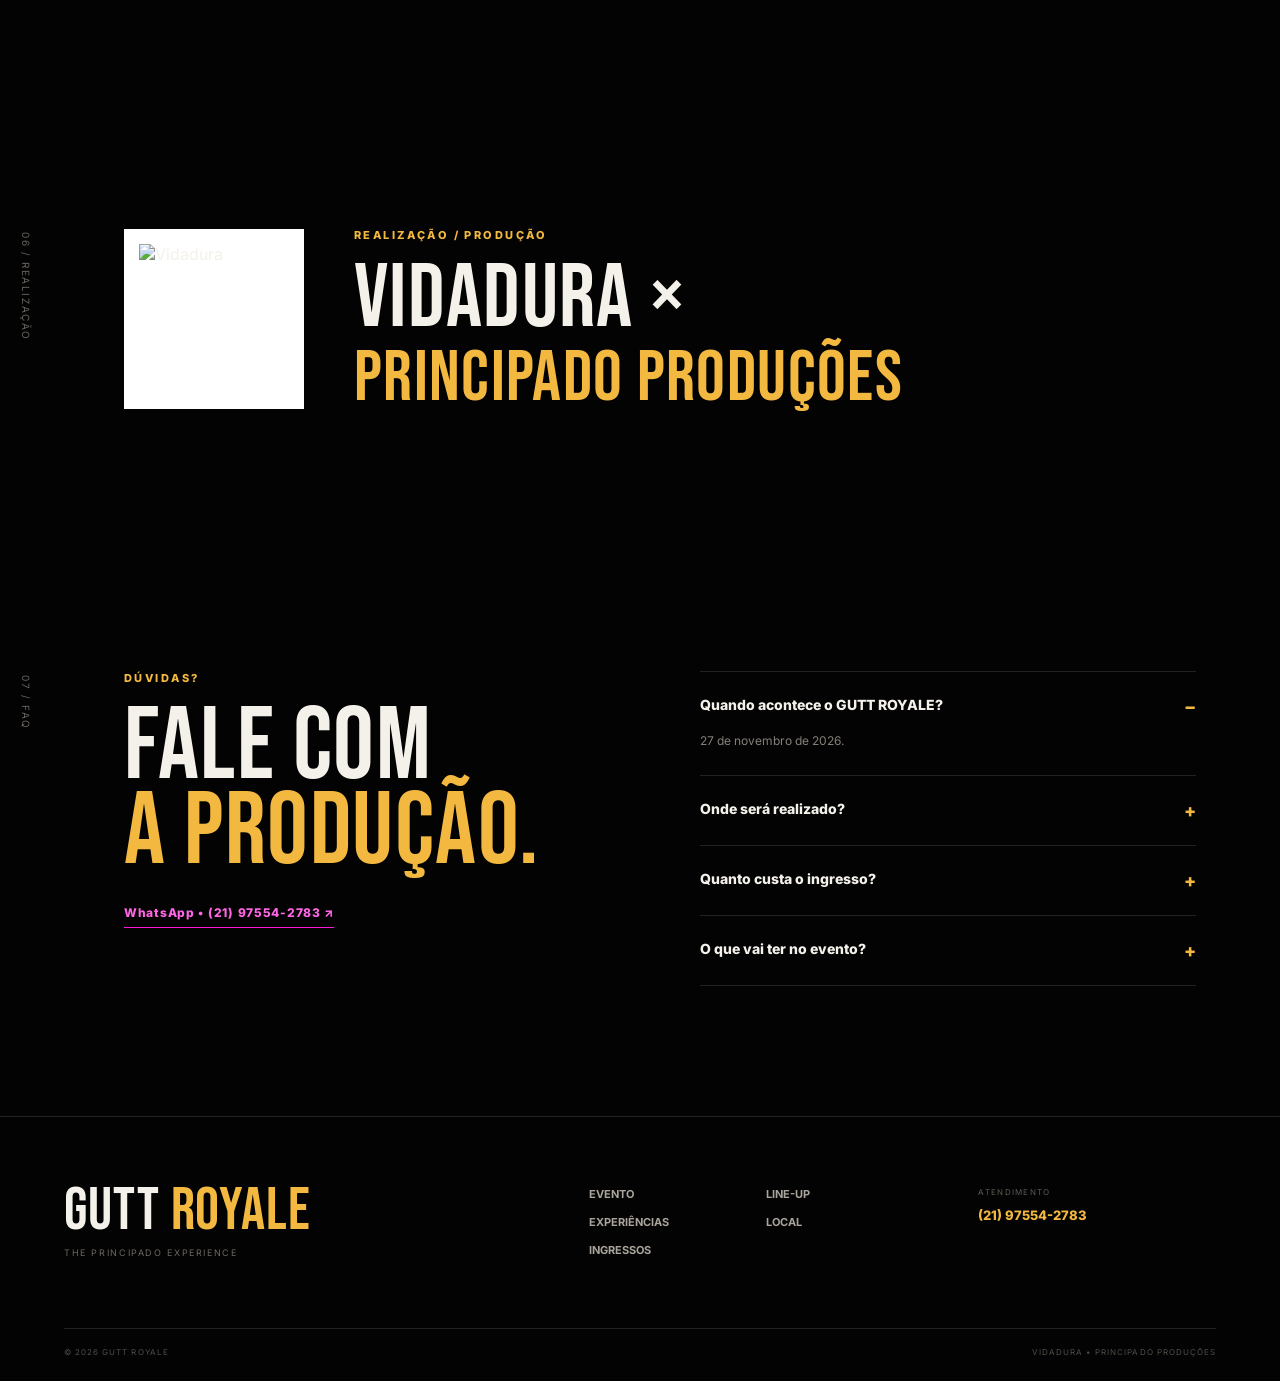
==== commit edf8ea4d: "Add files via upload" ====
--- a/index.html
+++ b/index.html
@@ -21,7 +21,7 @@
 
   <header class="site-header">
     <a class="brand" href="#top" aria-label="Gutt Royale">
-      <img src="assets/gutt-royale-logo.png" alt="SmokeBuzz Tabacaria">
+      <img src="assets/gutt-royale-logo-final.png" alt="GUTT ROYALE">
       <span>GUTT<br>ROYALE</span>
     </a>
     <nav class="nav" aria-label="Navegação principal">
--- a/style.css
+++ b/style.css
@@ -1,11 +1,11 @@
 :root {
-  --black: #050505;
+  --black: #030303;
   --black-2: #0b0b0b;
   --white: #f4f1ea;
   --muted: #aaa49c;
-  --gold: #d8a33b;
-  --gold-light: #f2c86d;
-  --pink: #ff23d7;
+  --gold: #c9922e;
+  --gold-light: #f3b83f;
+  --pink: #ff18d8;
   --red: #9f160d;
   --line: rgba(244,241,234,.13);
   --max: 1240px;
@@ -245,3 +245,11 @@
   .footer-contact { grid-column:auto; }
   .footer-bottom { margin-top:45px; flex-direction:column; gap:10px; }
 }
+
+/* GUTT ROYALE identity: black + vivid gold + vivid magenta, restrained reflections */
+body{background:radial-gradient(circle at 50% -10%,rgba(255,24,216,.075),transparent 30%),radial-gradient(circle at 100% 60%,rgba(201,146,46,.055),transparent 28%),#030303;}
+.brand img{width:48px;height:48px;object-fit:contain;border-radius:0;filter:none;}
+.brand span{color:var(--gold-light);}.nav a:hover{color:var(--pink);}.nav-cta{border-color:var(--pink);color:#ff65e5;}.nav-cta:hover{background:var(--pink);color:#050505;}
+.hero h1 span{color:var(--pink);text-shadow:0 0 26px rgba(255,24,216,.12);}.hero-sub{color:var(--gold-light);}.btn-primary{background:var(--pink);border-color:var(--pink);color:#070007;}.btn-primary:hover{background:#ff54e5;}
+.hero-frame{border-color:rgba(255,24,216,.22);}.seal{border-color:var(--pink);color:#ff65e5;}.quote{border-left-color:var(--pink);color:#ff65e5;}.artist:hover{border-color:rgba(255,24,216,.55);}
+.experience-card.large{background:radial-gradient(circle at 80% 15%,rgba(255,24,216,.13),transparent 30%),linear-gradient(145deg,#160914,#090909);}.ticket-section{background:radial-gradient(circle at 80% 50%,rgba(255,24,216,.10),transparent 25%),radial-gradient(circle at 20% 80%,rgba(201,146,46,.08),transparent 25%),#070707;}.ticket-box{border-color:var(--pink);}.ticket-box strong{color:var(--pink);}.whatsapp-link{color:#ff65e5;border-bottom-color:var(--pink);}
